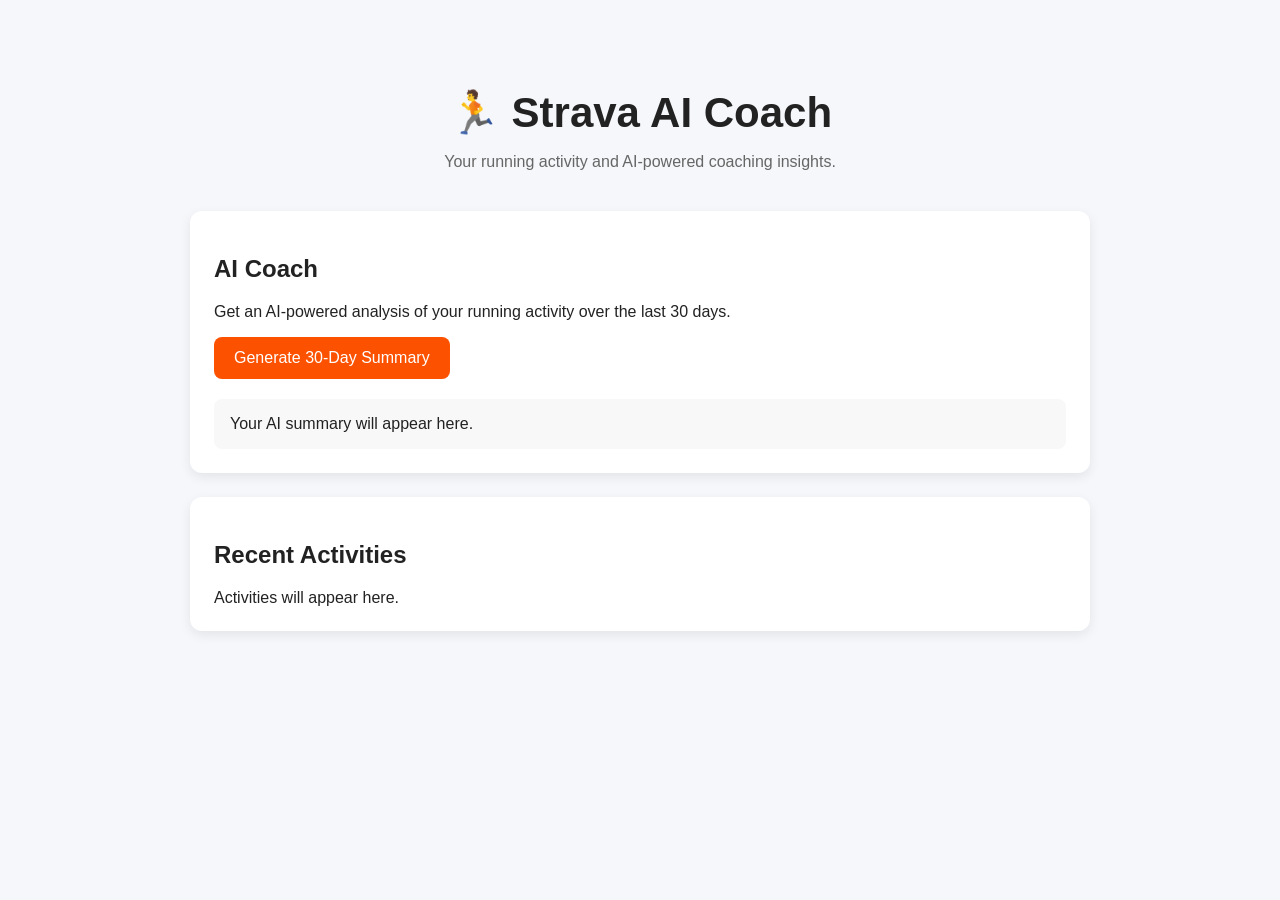
==== frontend/dashboard.html @ 83bea000 "Implemented login from frontend and redirecting to dashboard" ====
<!DOCTYPE html>
<html lang="en">

<head>

    <meta charset="UTF-8">

    <meta
        name="viewport"
        content="width=device-width, initial-scale=1.0"
    >

    <title>Strava AI Coach - Dashboard</title>

    <link rel="stylesheet" href="css/styles.css">

</head>

<body>

    <main class="container">

        <header>

            <h1>🏃 Strava AI Coach</h1>

            <p>
                Your running activity and AI-powered coaching insights.
            </p>

        </header>


        <!-- AI SUMMARY -->

        <section class="card">

            <h2>AI Coach</h2>

            <p>
                Get an AI-powered analysis of your running
                activity over the last 30 days.
            </p>

            <button id="summary-button">
                Generate 30-Day Summary
            </button>

            <div id="summary-box">
                Your AI summary will appear here.
            </div>

        </section>


        <!-- RECENT ACTIVITIES -->

        <section class="card">

            <h2>Recent Activities</h2>

            <div id="activities-list">
                Activities will appear here.
            </div>

        </section>

    </main>

    <script src="js/dashboard.js"></script>

</body>

</html>
---- frontend/css/styles.css ----
/* ===========================
   GLOBAL STYLES
=========================== */

body {

    margin: 0;

    font-family: Arial, Helvetica, sans-serif;

    background: #f5f7fa;

    color: #222;

}


/* ===========================
   MAIN CONTAINER
=========================== */

.container {

    max-width: 900px;

    margin: 40px auto;

    padding: 20px;

}


/* ===========================
   PAGE HEADER
=========================== */

header {

    text-align: center;

    margin-bottom: 40px;

}

header h1 {

    font-size: 42px;

    margin-bottom: 10px;

}

header p {

    color: #666;

}



/* ===========================
   CARD
=========================== */

.card {

    background: white;

    padding: 24px;

    margin-bottom: 24px;

    border-radius: 12px;

    box-shadow: 0 4px 12px rgba(0,0,0,0.08);

}


/* ===========================
   BUTTONS
=========================== */

button {

    background: #fc5200;

    color: white;

    border: none;

    padding: 12px 20px;

    border-radius: 8px;

    font-size: 16px;

    cursor: pointer;

}

button:hover {

    background: #d94800;

}


/* ===========================
   SUMMARY BOX
=========================== */

#summary-box {

    margin-top: 20px;

    padding: 16px;

    background: #f8f8f8;

    border-radius: 8px;

}


/* ===========================
   ACTIVITIES
=========================== */

#activities-list {

    margin-top: 20px;

}
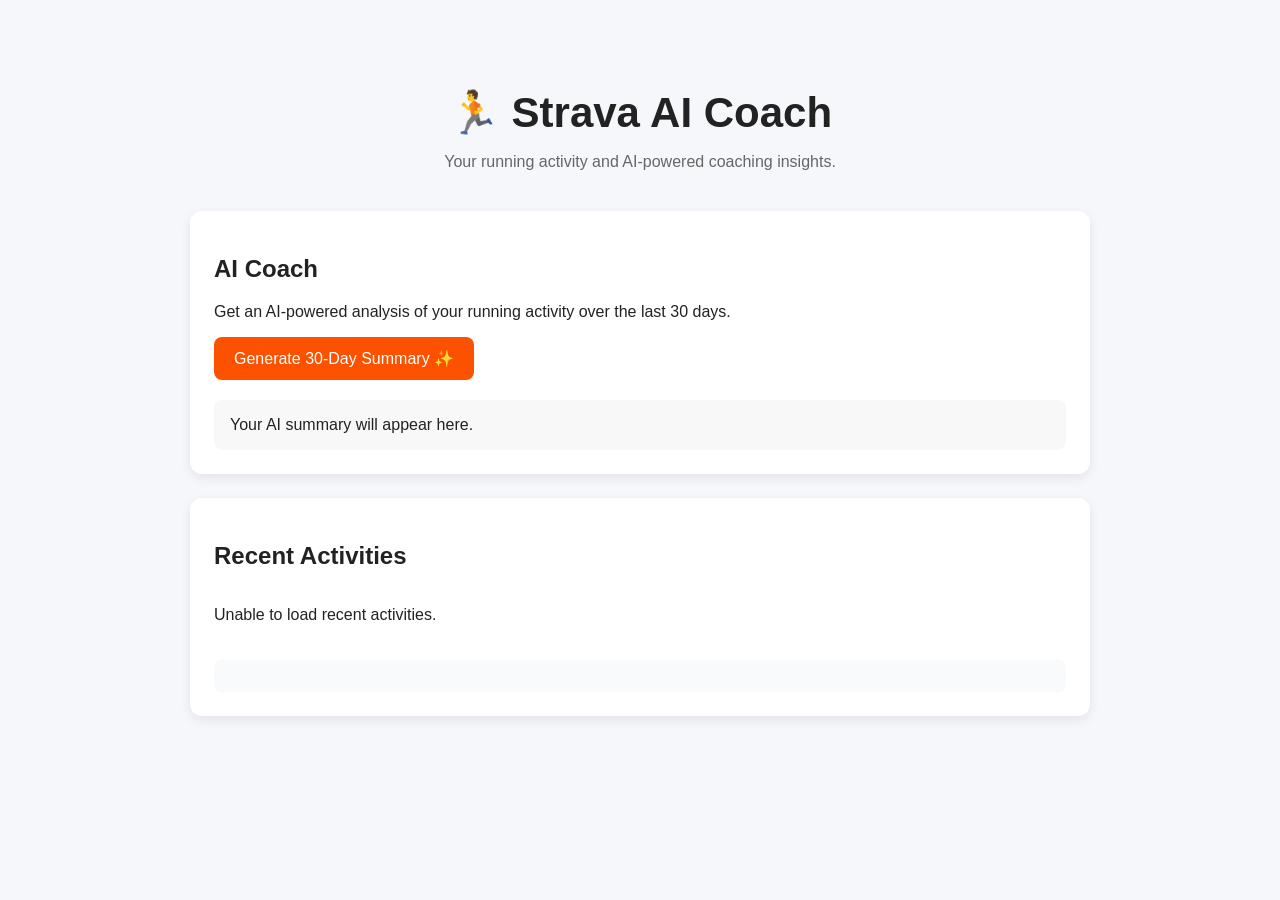
==== commit cf655807: "Add and list recent activities list in dashboard" ====
--- a/frontend/dashboard.html
+++ b/frontend/dashboard.html
@@ -43,7 +43,7 @@
             </p>
 
             <button id="summary-button">
-                Generate 30-Day Summary
+                Generate 30-Day Summary ✨
             </button>
 
             <div id="summary-box">
@@ -60,7 +60,10 @@
             <h2>Recent Activities</h2>
 
             <div id="activities-list">
-                Activities will appear here.
+                <p> 🕝 Loading your recent activities...</p>
+            </div>
+            <div id="activities-footer">
+                <!-- JavaScript will put the activity count here -->
             </div>
 
         </section>
--- a/frontend/css/styles.css
+++ b/frontend/css/styles.css
@@ -124,11 +124,118 @@
 
 
 /* ===========================
-   ACTIVITIES
+   RECENT ACTIVITIES
 =========================== */
 
 #activities-list {
+    display: flex;
+    flex-direction: column;
+    gap: 20px;
+}
+
+
+.activity-card {
+    background: white;
+
+    padding: 17px;
+
+    border-radius: 10px;
+
+    border: 1px solid #e5e7eb;
+
+    box-shadow: 0 3px 9px rgba(0, 0, 0, 0.06);
+}
+
+
+.activity-card h3 {
+    margin: 0 0 6px 0;
+    font-size: 21px;
+}
+
+
+.activity-date {
+    margin: 0 0 10px 0;
+    color: #6b7280;
+    font-size: 14px;
+}
+
+.activity-type {
+
+    display: inline-block;
+
+    margin-bottom: 14px;
+
+    font-weight: bold;
+
+    color: #fc5200;
+}
+
+
+.activity-metrics {
+
+    display: grid;
+
+    grid-template-columns:
+        repeat(3, 1fr);
+
+    gap: 16px;
+}
+
+
+.activity-metric {
+
+    display: flex;
+
+    flex-direction: column;
+
+    gap: 4px;
+}
+
+
+.activity-metric strong {
+
+    font-size: 16px;
+
+    color: #111827;
+}
+
+
+.activity-metric span {
+
+    font-size: 10px;
+
+    color: #6b7280;
+}
+
+
+#activities-footer {
 
     margin-top: 20px;
 
+    padding: 16px;
+
+    text-align: center;
+
+    color: #6b7280;
+
+    background: #f8fafc;
+
+    border-radius: 8px;
+
+    font-size: 15px;
+}
+
+
+/* ===========================
+   MOBILE
+=========================== */
+
+@media (max-width: 700px) {
+
+    .activity-metrics {
+
+        grid-template-columns:
+            repeat(2, 1fr);
+    }
+
 }
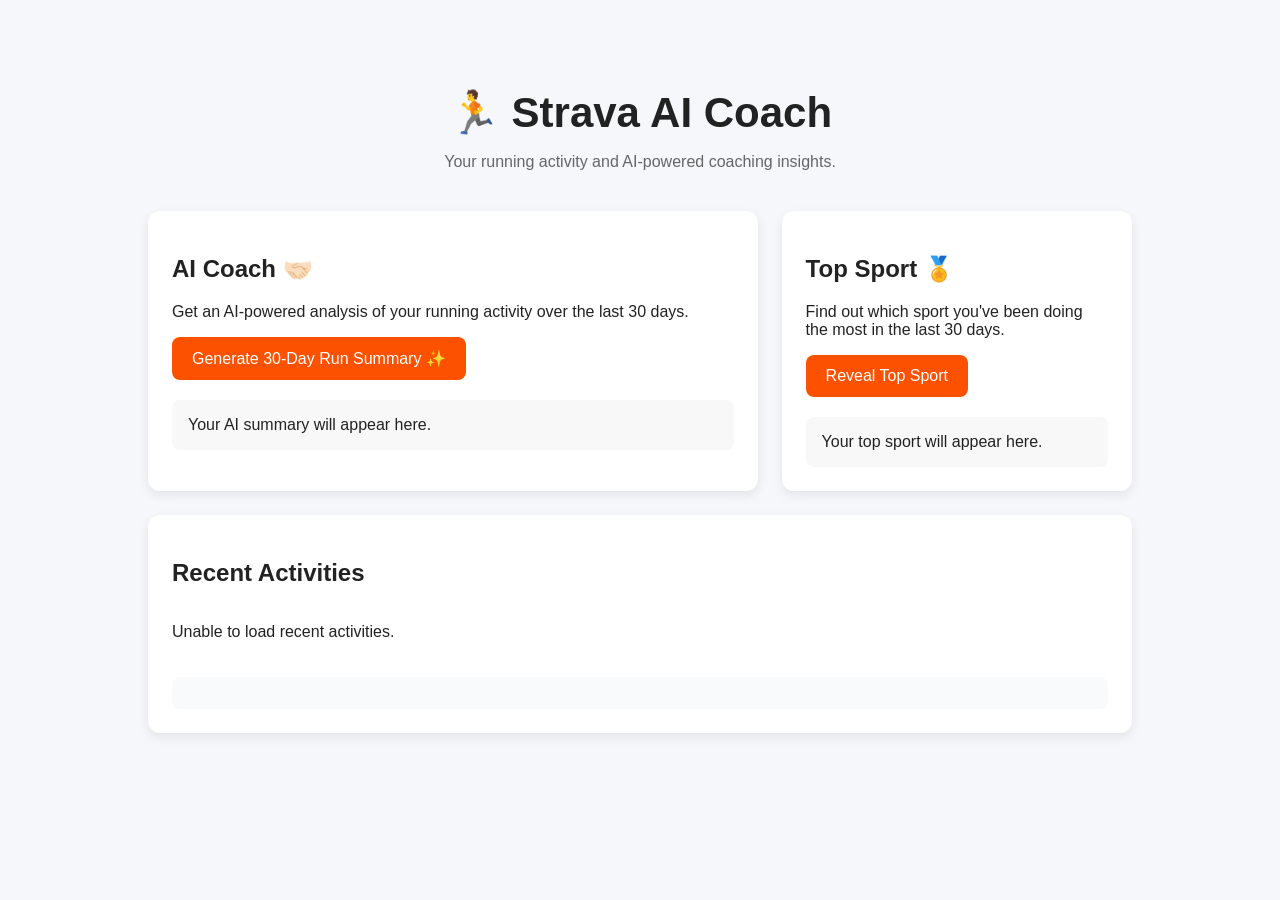
==== commit a1a20545: "Added Top Sport/s, AI Summary and Recent Activities" ====
--- a/frontend/dashboard.html
+++ b/frontend/dashboard.html
@@ -31,27 +31,49 @@
         </header>
 
 
-        <!-- AI SUMMARY -->
 
-        <section class="card">
+        <div class="ai-summary-top-sport">
 
-            <h2>AI Coach</h2>
+            <!-- AI SUMMARY -->
+            <section class="ai-coach-card">
+                <h2>AI Coach 🤝🏻</h2>
 
-            <p>
-                Get an AI-powered analysis of your running
-                activity over the last 30 days.
-            </p>
+                <p>
+                    Get an AI-powered analysis of your running activity over the last 30 days.
+                </p>
 
-            <button id="summary-button">
-                Generate 30-Day Summary ✨
-            </button>
+                <button id="summary-button">
+                    Generate 30-Day Run Summary ✨
+                </button>
 
-            <div id="summary-box">
-                Your AI summary will appear here.
-            </div>
+                <div id="summary-box">
+                    Your AI summary will appear here.
+                </div>
+            </section>
 
-        </section>
 
+            <!-- TOP SPORT -->
+            <section class="top-sport-card">
+                <h2>Top Sport 🏅</h2>
+
+                <p>
+                    Find out which sport you've been doing the most in the last 30 days.
+                </p>
+
+                <button id="top-sport-button">
+                    Reveal Top Sport
+                </button>
+
+                <div id="top-sport-section">
+                    Your top sport will appear here.
+                </div>
+            </section>
+
+    </div>
+
+        
+
+    
 
         <!-- RECENT ACTIVITIES -->
 
--- a/frontend/css/styles.css
+++ b/frontend/css/styles.css
@@ -21,13 +21,20 @@
 
 .container {
 
-    max-width: 900px;
+    width: 80%;
+
+    max-width: 1400px;
 
     margin: 40px auto;
 
     padding: 20px;
 
-}
+    box-sizing: border-box;
+
+
+}
+
+
 
 
 /* ===========================
@@ -59,7 +66,7 @@
 
 
 /* ===========================
-   CARD
+   CARDS
 =========================== */
 
 .card {
@@ -76,6 +83,53 @@
 
 }
 
+.top-sport-card{
+
+    background: white;
+
+    padding: 24px;
+
+    margin-bottom: 24px;
+
+    border-radius: 12px;
+
+    box-shadow: 0 4px 12px rgba(0,0,0,0.08);
+
+
+}
+
+.ai-coach-card{
+
+    background: white;
+
+    padding: 24px;
+
+    margin-bottom: 24px;
+
+    border-radius: 12px;
+
+    box-shadow: 0 4px 12px rgba(0,0,0,0.08);
+
+}
+
+.ai-summary-top-sport{
+
+    display :flex;
+    gap : 24px;
+}
+
+.ai-coach-card {
+
+    flex: 6.5;
+
+}
+
+.top-sport-card {
+
+    flex: 3.5;
+
+}
+
 
 /* ===========================
    BUTTONS
@@ -120,6 +174,20 @@
 
     border-radius: 8px;
 
+}
+/* ===========================
+   TOP SPORT SECTION
+=========================== */
+
+#top-sport-section{
+
+    margin-top: 20px;
+
+    padding: 16px;
+
+    background: #f8f8f8;
+
+    border-radius: 8px;
 }
 
 
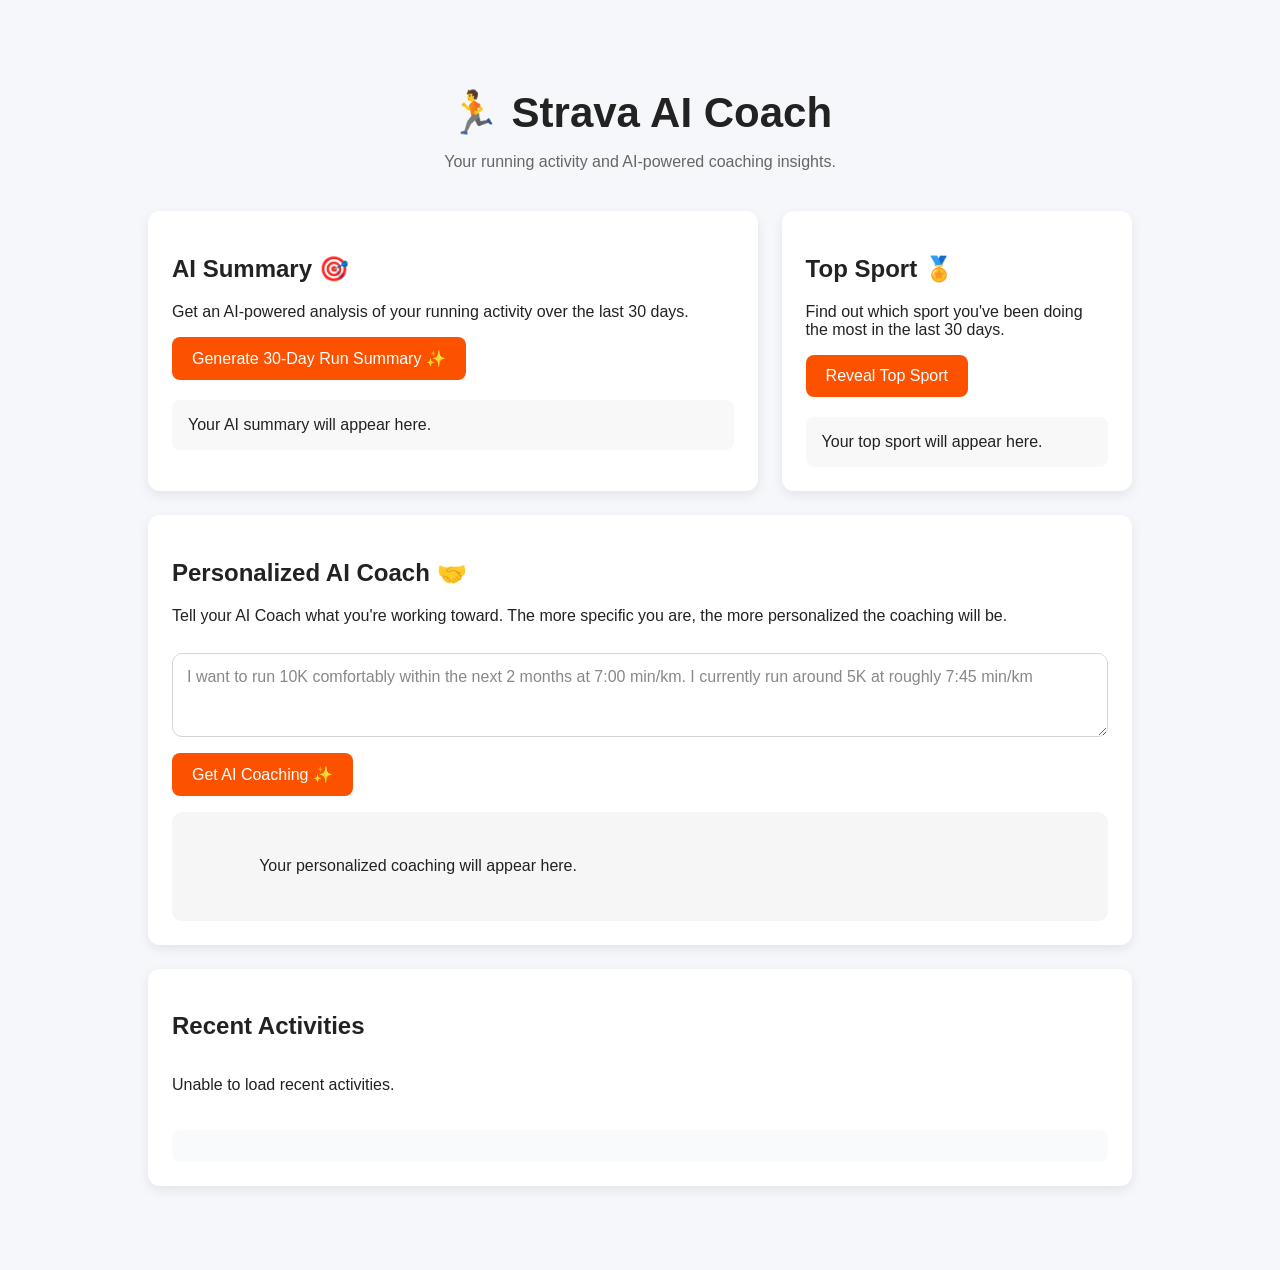
==== commit 9ef271a8: "Perosnalised AI Coaching with 60 days of strava activity" ====
--- a/frontend/dashboard.html
+++ b/frontend/dashboard.html
@@ -36,7 +36,7 @@
 
             <!-- AI SUMMARY -->
             <section class="ai-coach-card">
-                <h2>AI Coach 🤝🏻</h2>
+                <h2>AI Summary 🎯</h2>
 
                 <p>
                     Get an AI-powered analysis of your running activity over the last 30 days.
@@ -69,7 +69,35 @@
                 </div>
             </section>
 
-    </div>
+        </div>
+
+
+        <!-- PERSONALIZED AI COACHING -->
+        <section class="ai-coach-card">
+
+            <h2>Personalized AI Coach 🤝</h2>
+
+            <p>
+                Tell your AI Coach what you're working toward.
+                The more specific you are, the more personalized the coaching will be.
+            </p>
+
+            <textarea
+                id="coaching-goal"
+                rows="3"
+                placeholder="I want to run 10K comfortably within the next 2 months at 7:00 min/km. I currently run around 5K at roughly 7:45 min/km"
+            ></textarea>
+
+            <button id="coaching-button">
+                Get AI Coaching ✨
+            </button>
+
+            <div id="coaching-box">
+                Your personalized coaching will appear here.
+            </div>
+
+        </section>
+
 
         
 
--- a/frontend/css/styles.css
+++ b/frontend/css/styles.css
@@ -188,6 +188,33 @@
     background: #f8f8f8;
 
     border-radius: 8px;
+}
+/* ===========================
+   PERSONALIZED COACHING SECTION
+=========================== */
+
+textarea {
+    width: 100%;
+    box-sizing: border-box;
+    padding: 14px;
+    margin: 12px 0;
+    border: 1px solid #d5d5d5;
+    border-radius: 10px;
+    font: inherit;
+    resize: vertical;
+}
+
+textarea::placeholder {
+    color: #888;
+}
+
+#coaching-box {
+    margin-top: 16px;
+    padding: 16px;
+    border-radius: 10px;
+    background: #f6f6f6;
+    line-height: 1.6;
+    white-space: pre-wrap;
 }
 
 
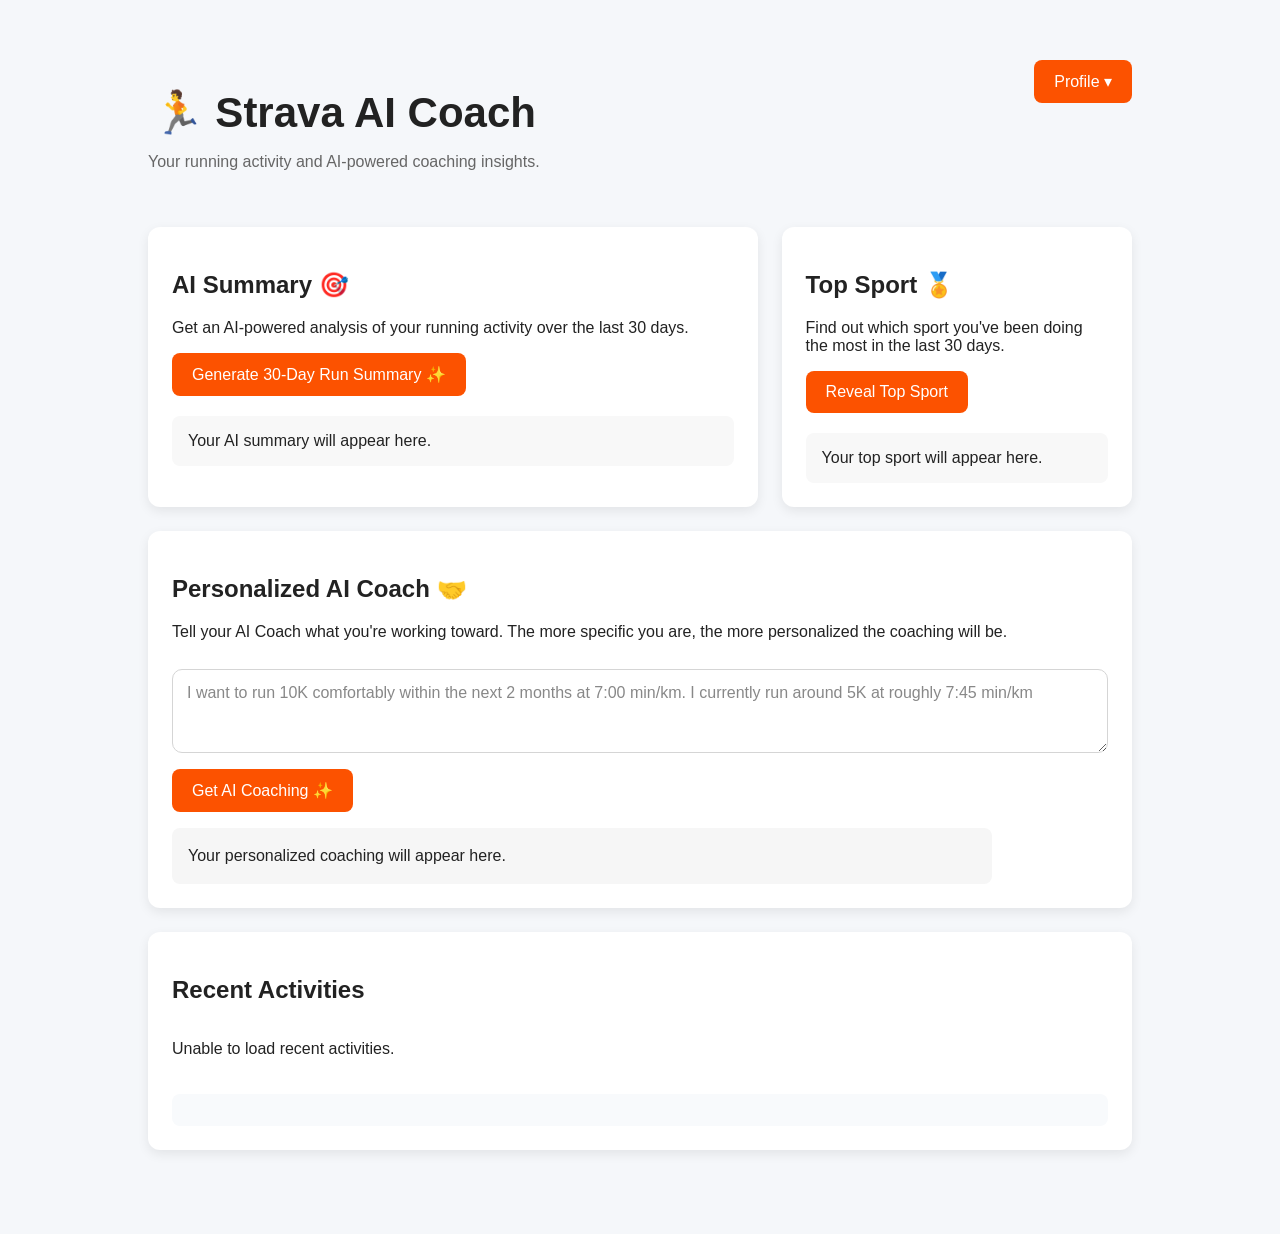
==== commit 3123022a: "Implemented sessions and added protected handlers and logout functionality" ====
--- a/frontend/dashboard.html
+++ b/frontend/dashboard.html
@@ -20,13 +20,39 @@
 
     <main class="container">
 
-        <header>
+        <header class="dashboard-header">
 
-            <h1>🏃 Strava AI Coach</h1>
+            <div>
+                <h1>🏃 Strava AI Coach</h1>
 
-            <p>
-                Your running activity and AI-powered coaching insights.
-            </p>
+                <p>
+                    Your running activity and AI-powered coaching insights.
+                </p>
+            </div>
+
+            <div class="profile-control">
+                <button
+                    id="profile-button"
+                    type="button"
+                    aria-expanded="false"
+                    aria-controls="profile-menu"
+                >
+                    Profile ▾
+                </button>
+
+                <div
+                    id="profile-menu"
+                    class="profile-menu"
+                    hidden
+                >
+                    <button
+                        id="logout-button"
+                        type="button"
+                    >
+                        Log out
+                    </button>
+                </div>
+            </div>
 
         </header>
 
--- a/frontend/css/styles.css
+++ b/frontend/css/styles.css
@@ -209,12 +209,95 @@
 }
 
 #coaching-box {
+    display: block !important;
+
+    width: 820px !important;
+    max-width: 100% !important;
+
+    height: auto !important;
+    min-height: 0 !important;
+
     margin-top: 16px;
-    padding: 16px;
-    border-radius: 10px;
+    margin-left: 0 !important;
+    margin-right: 0 !important;
+
+    padding: 16px !important;
+
+    box-sizing: border-box;
     background: #f6f6f6;
-    line-height: 1.6;
-    white-space: pre-wrap;
+    border-radius: 8px;
+
+    text-align: left !important;
+    line-height: 1.5;
+    white-space: normal;
+}
+
+#coaching-box h3 {
+    margin-top: 0;
+    text-align: left;
+}
+
+#coaching-box ul {
+    padding-left: 20px;
+    text-align: left;
+}
+
+/* ===========================
+   DASHBOARD PROFILE CONTROL
+=========================== */
+
+.dashboard-header {
+    position: relative;
+    display: flex;
+    justify-content: space-between;
+    align-items: flex-start;
+    gap: 24px;
+}
+
+.profile-control {
+    position: relative;
+    flex-shrink: 0;
+}
+
+/*#profile-button {
+    background: #fc5200;
+    color: #ffffff;
+    border: 1px solid #ddd;
+    border-radius: 8px;
+    padding: 10px 16px;
+    cursor: pointer;
+    font-size: 16px;
+}
+
+#profile-button:hover {
+    background: #f4f4f4;
+}*/
+
+.profile-menu {
+    position: absolute;
+    right: 0;
+    top: calc(100% + 8px);
+    min-width: 130px;
+    background: white;
+    border: 1px solid #ddd;
+    border-radius: 8px;
+    padding: 8px;
+    box-shadow: 0 4px 12px rgba(0, 0, 0, 0.12);
+    z-index: 10;
+}
+
+#logout-button {
+    width: 100%;
+    background: transparent;
+    color: #222;
+    text-align: left;
+    padding: 10px;
+    border-radius: 6px;
+    cursor: pointer;
+}
+
+#logout-button:hover {
+    background: #f2f2f2;
 }
 
 
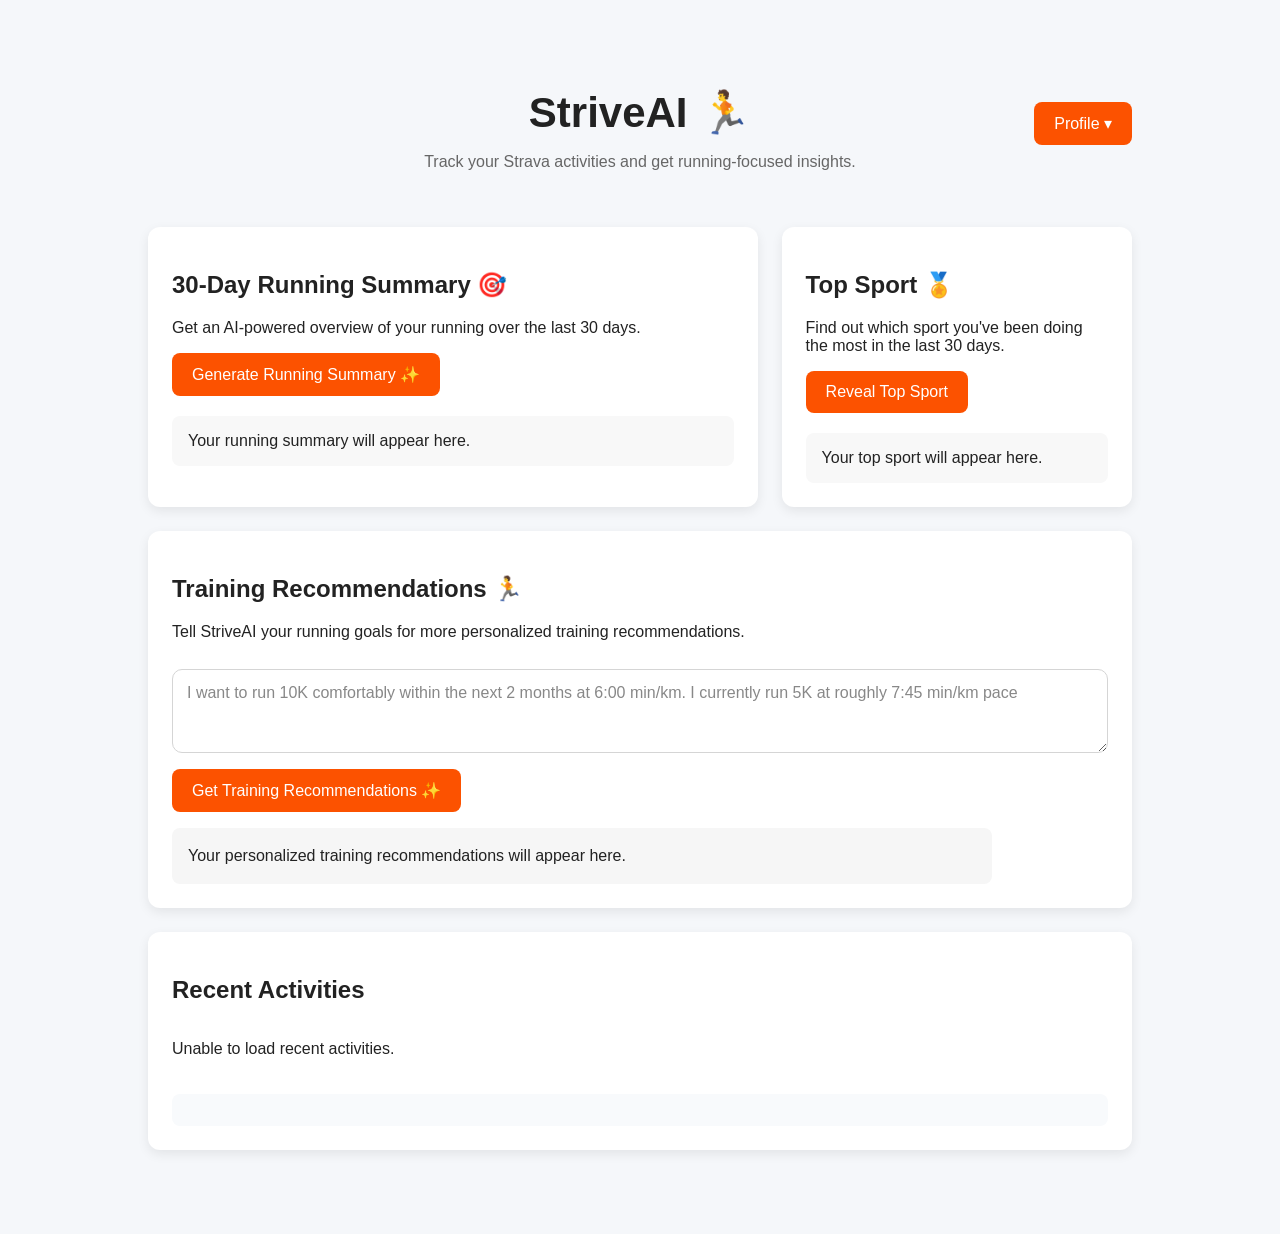
==== commit c3eef78f: "Updated README file and dashboard texts" ====
--- a/frontend/dashboard.html
+++ b/frontend/dashboard.html
@@ -10,7 +10,10 @@
         content="width=device-width, initial-scale=1.0"
     >
 
-    <title>Strava AI Coach - Dashboard</title>
+    <title>StriveAI - Dashboard</title>
+
+    <link rel="icon" type="image/png" href="striveai.png?v=1">
+    <link rel="apple-touch-icon" href="striveai.png?v=1">
 
     <link rel="stylesheet" href="css/styles.css">
 
@@ -22,11 +25,11 @@
 
         <header class="dashboard-header">
 
-            <div>
-                <h1>🏃 Strava AI Coach</h1>
+            <div class="dashboard-brand">
+                <h1>StriveAI 🏃</h1>
 
                 <p>
-                    Your running activity and AI-powered coaching insights.
+                    Track your Strava activities and get running-focused insights.
                 </p>
             </div>
 
@@ -62,18 +65,18 @@
 
             <!-- AI SUMMARY -->
             <section class="ai-coach-card">
-                <h2>AI Summary 🎯</h2>
+                <h2>30-Day Running Summary 🎯</h2>
 
                 <p>
-                    Get an AI-powered analysis of your running activity over the last 30 days.
+                    Get an AI-powered overview of your running over the last 30 days.
                 </p>
 
                 <button id="summary-button">
-                    Generate 30-Day Run Summary ✨
+                    Generate Running Summary ✨
                 </button>
 
                 <div id="summary-box">
-                    Your AI summary will appear here.
+                    Your running summary will appear here.
                 </div>
             </section>
 
@@ -98,28 +101,27 @@
         </div>
 
 
-        <!-- PERSONALIZED AI COACHING -->
+        <!-- RUNNING TRAINING RECOMMENDATIONS -->
         <section class="ai-coach-card">
 
-            <h2>Personalized AI Coach 🤝</h2>
+            <h2>Training Recommendations 🏃</h2>
 
             <p>
-                Tell your AI Coach what you're working toward.
-                The more specific you are, the more personalized the coaching will be.
+                Tell StriveAI your running goals for more personalized training recommendations.
             </p>
 
             <textarea
                 id="coaching-goal"
                 rows="3"
-                placeholder="I want to run 10K comfortably within the next 2 months at 7:00 min/km. I currently run around 5K at roughly 7:45 min/km"
+                placeholder="I want to run 10K comfortably within the next 2 months at 6:00 min/km. I currently run 5K at roughly 7:45 min/km pace"
             ></textarea>
 
             <button id="coaching-button">
-                Get AI Coaching ✨
+                Get Training Recommendations ✨
             </button>
 
             <div id="coaching-box">
-                Your personalized coaching will appear here.
+                Your personalized training recommendations will appear here.
             </div>
 
         </section>
@@ -150,4 +152,4 @@
 
 </body>
 
-</html>+</html>
--- a/frontend/css/styles.css
+++ b/frontend/css/styles.css
@@ -248,14 +248,27 @@
 
 .dashboard-header {
     position: relative;
-    display: flex;
-    justify-content: space-between;
-    align-items: flex-start;
+    display: grid;
+    grid-template-columns: 1fr auto 1fr;
+    align-items: center;
     gap: 24px;
+}
+
+.dashboard-brand {
+    grid-column: 2;
+    text-align: center;
+}
+
+.dashboard-brand h1,
+.dashboard-brand p {
+    margin-left: 0;
+    margin-right: 0;
 }
 
 .profile-control {
     position: relative;
+    grid-column: 3;
+    justify-self: end;
     flex-shrink: 0;
 }
 
@@ -410,10 +423,24 @@
 
 @media (max-width: 700px) {
 
+    .dashboard-header {
+        grid-template-columns: 1fr auto;
+        align-items: center;
+    }
+
+    .dashboard-brand {
+        grid-column: 1;
+        text-align: left;
+    }
+
+    .profile-control {
+        grid-column: 2;
+    }
+
     .activity-metrics {
 
         grid-template-columns:
             repeat(2, 1fr);
     }
 
-}+}
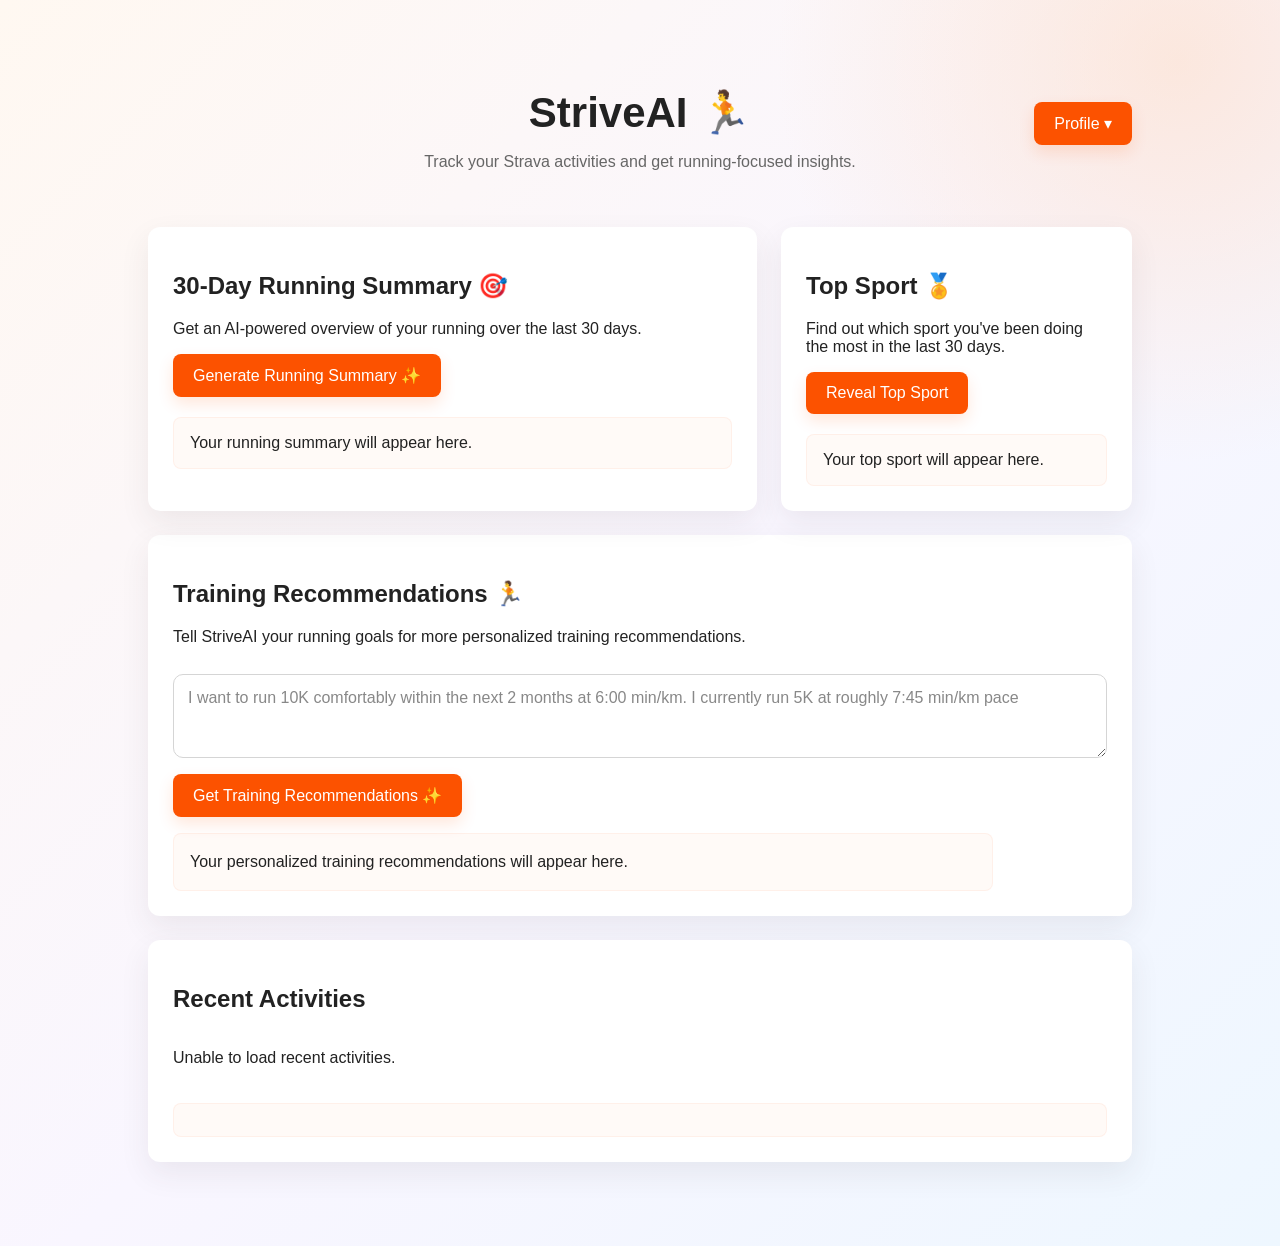
==== commit c36bc0e4: "Improve landing page, gallery, loading states, and README demo" ====
--- a/frontend/dashboard.html
+++ b/frontend/dashboard.html
@@ -12,14 +12,14 @@
 
     <title>StriveAI - Dashboard</title>
 
-    <link rel="icon" type="image/png" href="striveai.png?v=1">
-    <link rel="apple-touch-icon" href="striveai.png?v=1">
+    <link rel="icon" type="image/png" href="striveAI.png?v=1">
+    <link rel="apple-touch-icon" href="striveAI.png?v=1">
 
     <link rel="stylesheet" href="css/styles.css">
 
 </head>
 
-<body>
+<body class="dashboard-page">
 
     <main class="container">
 
--- a/frontend/css/styles.css
+++ b/frontend/css/styles.css
@@ -174,6 +174,28 @@
 
     border-radius: 8px;
 
+}
+
+.loading-state {
+    display: inline-flex;
+    align-items: center;
+    gap: 10px;
+}
+
+.loading-spinner {
+    display: inline-block;
+    width: 16px;
+    height: 16px;
+    border: 3px solid rgba(252, 82, 0, 0.22);
+    border-top-color: #fc5200;
+    border-radius: 50%;
+    animation: spin 0.8s linear infinite;
+}
+
+@keyframes spin {
+    to {
+        transform: rotate(360deg);
+    }
 }
 /* ===========================
    TOP SPORT SECTION
@@ -444,3 +466,328 @@
     }
 
 }
+
+/* ===========================
+   LANDING PAGE
+=========================== */
+
+html {
+    scroll-behavior: smooth;
+}
+
+.landing-page {
+    min-height: 100vh;
+    background:
+        radial-gradient(circle at 85% 12%, rgba(255, 210, 172, 0.35), transparent 28%),
+        linear-gradient(135deg, #fff8f1 0%, #fffdfb 52%, #f8f1ff 100%);
+}
+
+.landing-shell {
+    width: min(1180px, calc(100% - 48px));
+    margin: 0 auto;
+    padding: 24px 0 48px;
+}
+
+.landing-page .landing-nav {
+    display: flex;
+    align-items: center;
+    justify-content: space-between;
+    gap: 24px;
+    margin: 0 0 22px;
+    text-align: left;
+}
+
+.landing-brand {
+    display: inline-flex;
+    align-items: center;
+    gap: 10px;
+    color: #fc5200;
+    font-size: 24px;
+    font-weight: 800;
+    text-decoration: none;
+}
+
+.landing-brand img {
+    width: 32px;
+    height: 32px;
+    object-fit: contain;
+}
+
+.how-it-works-link,
+.hero-secondary-action {
+    color: #374151;
+    background: rgba(255, 255, 255, 0.9);
+    border: 1px solid rgba(55, 65, 81, 0.12);
+    border-radius: 999px;
+    padding: 11px 20px;
+    font-size: 15px;
+    font-weight: 700;
+    text-decoration: none;
+    box-shadow: 0 5px 16px rgba(91, 62, 42, 0.08);
+    transition: transform 160ms ease, box-shadow 160ms ease;
+}
+
+.how-it-works-link:hover,
+.hero-secondary-action:hover {
+    color: #fc5200;
+    transform: translateY(-1px);
+    box-shadow: 0 8px 20px rgba(91, 62, 42, 0.12);
+}
+
+.landing-hero {
+    display: grid;
+    grid-template-columns: minmax(0, 1.05fr) minmax(420px, 0.95fr);
+    align-items: center;
+    gap: 34px;
+    padding: 58px 62px;
+    border-radius: 28px;
+    background:
+        linear-gradient(115deg, #fff0e1 0%, #fffaf6 55%, #ffffff 100%);
+    border: 1px solid rgba(252, 82, 0, 0.08);
+    box-shadow: 0 22px 55px rgba(110, 65, 36, 0.12);
+}
+
+.hero-copy {
+    max-width: 760px;
+}
+
+.hero-eyebrow,
+.section-kicker {
+    margin: 0 0 12px;
+    color: #fc5200;
+    font-size: 12px;
+    font-weight: 800;
+    letter-spacing: 0.16em;
+}
+
+.hero-copy h1 {
+    margin: 0;
+    max-width: 650px;
+    color: #1f2937;
+    font-size: clamp(42px, 5vw, 72px);
+    line-height: 0.98;
+    letter-spacing: -0.055em;
+}
+
+.hero-description {
+    max-width: 570px;
+    margin: 24px 0 0;
+    color: #5b6472;
+    font-size: 18px;
+    line-height: 1.6;
+}
+
+.hero-actions {
+    display: flex;
+    align-items: center;
+    gap: 12px;
+    margin-top: 30px;
+}
+
+.landing-page #login-button {
+    display: inline-flex;
+    align-items: center;
+    gap: 16px;
+    background: #fc5200;
+    padding: 14px 22px;
+    border-radius: 999px;
+    font-size: 16px;
+    font-weight: 700;
+    box-shadow: 0 10px 22px rgba(252, 82, 0, 0.22);
+}
+
+.landing-page #login-button:hover {
+    background: #dc4500;
+}
+
+.how-it-works-section,
+.gallery-section {
+    scroll-margin-top: 24px;
+    padding: 86px 8px 12px;
+}
+
+.landing-features {
+    display: grid;
+    grid-template-columns: repeat(2, minmax(0, 1fr));
+    gap: 14px;
+    margin: 0;
+    align-self: start;
+    align-content: start;
+}
+
+.landing-feature-card {
+    height: 160px;
+    padding: 20px;
+    align-self: start;
+    box-sizing: border-box;
+    border: 1px solid rgba(252, 82, 0, 0.12);
+    border-radius: 16px;
+    background: rgba(255, 255, 255, 0.88);
+    box-shadow: 0 10px 24px rgba(87, 62, 47, 0.07);
+}
+
+.landing-feature-card h2 {
+    margin: 0 0 8px;
+    color: #d7784d;
+    font-size: 16px;
+    line-height: 1.2;
+}
+
+.landing-feature-card p {
+    margin: 0;
+    color: #667085;
+    font-size: 13px;
+    line-height: 1.45;
+}
+
+.section-heading {
+    max-width: 680px;
+    margin: 0 auto 34px;
+    text-align: center;
+}
+
+.section-heading h2 {
+    margin: 0;
+    color: #1f2937;
+    font-size: clamp(30px, 4vw, 48px);
+    letter-spacing: -0.045em;
+}
+
+.section-heading > p:last-child {
+    margin: 14px auto 0;
+    color: #667085;
+    font-size: 16px;
+    line-height: 1.55;
+}
+
+.how-it-works-grid {
+    display: grid;
+    grid-template-columns: repeat(3, 1fr);
+    gap: 16px;
+}
+
+.how-it-works-step {
+    min-height: 172px;
+    padding: 24px;
+    border: 1px solid rgba(252, 82, 0, 0.1);
+    border-radius: 18px;
+    background: #fff0e1;
+    box-shadow: 0 12px 28px rgba(87, 62, 47, 0.08);
+}
+
+.step-number {
+    color: #fc5200;
+    font-size: 13px;
+    font-weight: 800;
+    letter-spacing: 0.12em;
+}
+
+.how-it-works-step h3 {
+    margin: 18px 0 8px;
+    color: #1f2937;
+    font-size: 20px;
+}
+
+.how-it-works-step p {
+    margin: 0;
+    color: #667085;
+    line-height: 1.55;
+}
+
+.gallery-section {
+    padding-top: 72px;
+}
+
+.gallery-grid {
+    display: grid;
+    grid-template-columns: repeat(2, minmax(0, 1fr));
+    gap: 18px;
+    align-items: start;
+}
+
+.gallery-card {
+    overflow: hidden;
+    margin: 0;
+    border: 1px solid rgba(252, 82, 0, 0.12);
+    border-radius: 18px;
+    background: #ffffff;
+    box-shadow: 0 12px 28px rgba(87, 62, 47, 0.09);
+}
+
+/* Keep the two top gallery cards aligned while preserving natural image sizes. */
+.gallery-card:nth-child(-n + 2) {
+    align-self: stretch;
+}
+
+.gallery-card img {
+    display: block;
+    width: 100%;
+    height: auto;
+    object-fit: contain;
+    object-position: center;
+    background: #fff8f2;
+}
+
+.gallery-card figcaption {
+    display: flex;
+    flex-direction: column;
+    gap: 5px;
+    padding: 16px 20px 18px;
+    background: #ffd5bd;
+}
+
+.gallery-card figcaption strong {
+    color: #7a2f13;
+    font-size: 17px;
+}
+
+.gallery-card figcaption span {
+    color: #8b553e;
+    font-size: 14px;
+}
+
+.landing-footer {
+    display: flex;
+    justify-content: space-between;
+    gap: 16px;
+    margin-top: 60px;
+    padding: 22px 8px 0;
+    border-top: 1px solid rgba(100, 72, 50, 0.12);
+    color: #667085;
+    font-size: 13px;
+}
+
+.landing-footer span:first-child {
+    color: #fc5200;
+    font-weight: 800;
+}
+
+/* ===========================
+   DASHBOARD VISUAL POLISH
+=========================== */
+
+.dashboard-page {
+    min-height: 100vh;
+    background:
+        radial-gradient(circle at 92% 5%, rgba(255, 211, 177, 0.42), transparent 24%),
+        linear-gradient(135deg, #fff8f1 0%, #f9f6ff 52%, #eef7ff 100%);
+}
+
+.dashboard-page .card,
+.dashboard-page .top-sport-card,
+.dashboard-page .ai-coach-card {
+    border: 1px solid rgba(255, 255, 255, 0.85);
+    box-shadow: 0 12px 30px rgba(62, 52, 46, 0.08);
+}
+
+.dashboard-page button {
+    box-shadow: 0 7px 16px rgba(252, 82, 0, 0.14);
+}
+
+.dashboard-page #summary-box,
+.dashboard-page #top-sport-section,
+.dashboard-page #coaching-box,
+.dashboard-page #activities-footer {
+    background: #fffaf7;
+    border: 1px solid rgba(252, 82, 0, 0.06);
+}
